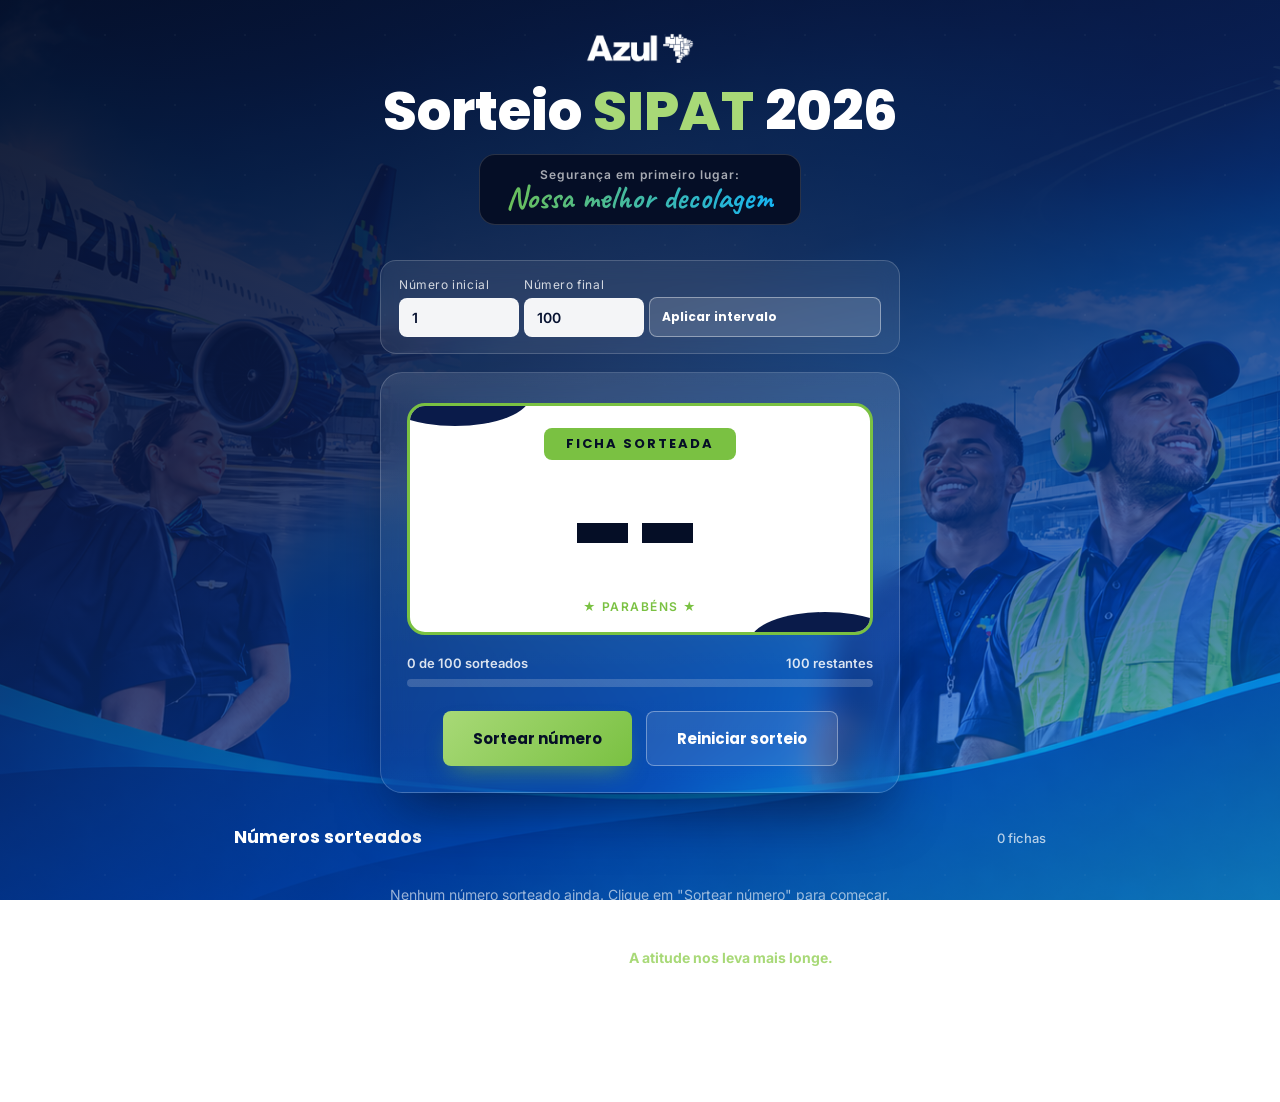
==== index.html @ 2025a7f2 "Novo layout" ====
<!DOCTYPE html>
<html lang="pt-BR">

<head>
  <meta charset="UTF-8">
  <meta name="viewport" content="width=device-width, initial-scale=1.0">
  <title>Sorteio SIPAT Azul 2026</title>
  <link rel="preconnect" href="https://fonts.googleapis.com">
  <link rel="preconnect" href="https://fonts.gstatic.com" crossorigin>
  <link
    href="https://fonts.googleapis.com/css2?family=Poppins:wght@600;700;800;900&family=Inter:wght@400;500;600;700&family=Caveat:wght@600;700&display=swap"
    rel="stylesheet">
<link rel="stylesheet" href="style.css">

</head>

<body>

  <div class="container">
    <header>
      <div class="logo-marca">
          <img class="logo-azul" src="Logo_Azul.png" alt="Logo da Azul">
      </div>
      
      <h1>Sorteio <em>SIPAT</em> 2026</h1>

      <div class="slogan-chip">
        <div class="top">Segurança em primeiro lugar:</div>
        <div class="script">Nossa melhor decolagem</div>
      </div>
    </header>

    <!-- Configuração do intervalo de números do sorteio -->
    <div class="config-intervalo">
      <div class="campo-intervalo">
        <label for="numeroInicial">Número inicial</label>
        <input type="number" id="numeroInicial" value="1" step="1">
      </div>

      <div class="campo-intervalo">
        <label for="numeroFinal">Número final</label>
        <input type="number" id="numeroFinal" value="100" step="1">
      </div>

      <button class="campo-intervalo" id="botaoAplicarIntervalo" type="button">Aplicar intervalo</button>
    </div>

    <div class="palco">
      <div class="moldura-ficha">
        <div class="rotulo-ficha">FICHA SORTEADA</div>
        <div class="display-numero" id="displayNumero">--</div>
        <div class="trilha-aviao">★ PARABÉNS ★</div>
      </div>

      <div class="linha-progresso">
        <span id="rotuloProgresso">0 de 100 sorteados</span>
        <span id="rotuloRestante">100 restantes</span>
      </div>
      <div class="barra-progresso">
        <div class="preenchimento-progresso" id="preenchimentoProgresso"></div>
      </div>

      <div class="acoes">
        <button id="botaoSortear">Sortear número</button>
        <button id="botaoReiniciar">Reiniciar sorteio</button>
      </div>

      <div class="mensagem-concluido" id="mensagemConcluido">🎉 Sorteio concluído — todos os números foram
        sorteados!</div>
    </div>

    <div class="secao-lista">
      <div class="cabecalho-lista">
        <h2>Números sorteados</h2>
        <span id="rotuloContagem">0 fichas</span>
      </div>

      <div class="grade" id="grade">
        <div class="nota-vazia" id="notaVazia">Nenhum número sorteado ainda. Clique em "Sortear número" para
          começar.</div>
      </div>
    </div>

    <p class="tagline">A segurança nos conecta. <span>A atitude nos leva mais longe.</span></p>
    
    <footer>Desenvolvido por<br>João Sena</footer>
  </div>

  <div aria-live="polite" class="visualmente-oculto" id="regiaoViva" style="position:absolute;left:-9999px;"></div>

  <script>
    // ===== Referências dos elementos da interface =====
    const displayNumero = document.getElementById('displayNumero');
    const botaoSortear = document.getElementById('botaoSortear');
    const botaoReiniciar = document.getElementById('botaoReiniciar');
    const grade = document.getElementById('grade');
    const notaVazia = document.getElementById('notaVazia');
    const preenchimentoProgresso = document.getElementById('preenchimentoProgresso');
    const rotuloProgresso = document.getElementById('rotuloProgresso');
    const rotuloRestante = document.getElementById('rotuloRestante');
    const rotuloContagem = document.getElementById('rotuloContagem');
    const mensagemConcluido = document.getElementById('mensagemConcluido');
    const regiaoViva = document.getElementById('regiaoViva');
    const campoNumeroInicial = document.getElementById('numeroInicial');
    const campoNumeroFinal = document.getElementById('numeroFinal');
    const botaoAplicarIntervalo = document.getElementById('botaoAplicarIntervalo');

    // ===== Estado do sorteio =====
    let numeroInicial = 1;
    let numeroFinal = 100;
    let totalNumeros = 100;
    let quantidadeDigitos = 2;
    let restantes = [];
    let ordemSorteada = [];
    let sorteando = false;

    // Formata o número exibido com zeros à esquerda, de acordo com o intervalo configurado
    function formatarNumero(numero) {
      return String(numero).padStart(quantidadeDigitos, '0');
    }

    // Embaralha um array no local (algoritmo de Fisher-Yates)
    function embaralhar(array) {
      for (let i = array.length - 1; i > 0; i--) {
        const j = Math.floor(Math.random() * (i + 1));
        [array[i], array[j]] = [array[j], array[i]];
      }
      return array;
    }

    // Gera a lista de números do intervalo [inicio, fim], já embaralhada
    function gerarIntervalo(inicio, fim) {
      const lista = [];
      for (let numero = inicio; numero <= fim; numero++) {
        lista.push(numero);
      }
      return embaralhar(lista);
    }

    // Aplica um novo intervalo de números inicial/final, definido pelo usuário
    function aplicarIntervalo() {
      if (sorteando) return;

      const inicio = parseInt(campoNumeroInicial.value, 10);
      const fim = parseInt(campoNumeroFinal.value, 10);

      if (Number.isNaN(inicio) || Number.isNaN(fim) || fim <= inicio) {
        alert('Informe um intervalo válido, com o número final maior que o inicial.');
        return;
      }

      if (ordemSorteada.length > 0) {
        const confirmar = confirm('Alterar o intervalo vai reiniciar o sorteio atual e apagar os números já sorteados. Deseja continuar?');
        if (!confirmar) return;
      }

      numeroInicial = inicio;
      numeroFinal = fim;
      totalNumeros = fim - inicio + 1;
      quantidadeDigitos = String(fim).length;

      inicializarEstado();
    }

    // Reinicia todo o estado do sorteio para o intervalo configurado atualmente
    function inicializarEstado() {
      restantes = gerarIntervalo(numeroInicial, numeroFinal);
      ordemSorteada = [];
      displayNumero.textContent = '--';
      displayNumero.classList.remove('girando', 'parado');
      grade.innerHTML = '';
      grade.appendChild(notaVazia);
      notaVazia.style.display = 'block';
      mensagemConcluido.style.display = 'none';
      botaoSortear.disabled = false;
      botaoSortear.textContent = 'Sortear número';
      atualizarContadores();
    }

    // Atualiza os textos e a barra de progresso conforme os números já sorteados
    function atualizarContadores() {
      const quantidadeSorteada = ordemSorteada.length;
      preenchimentoProgresso.style.width = (quantidadeSorteada / totalNumeros * 100) + '%';
      rotuloProgresso.textContent = quantidadeSorteada + ' de ' + totalNumeros + ' sorteados';
      rotuloRestante.textContent = (totalNumeros - quantidadeSorteada) + ' restantes';
      rotuloContagem.textContent = quantidadeSorteada + (quantidadeSorteada === 1 ? ' ficha' : ' fichas');
    }

    // ===== Som sintetizado de "tique" e acorde de vitória, sem arquivos de áudio externos =====
    let contextoAudio;
    function obterContextoAudio() {
      if (!contextoAudio) {
        try { contextoAudio = new (window.AudioContext || window.webkitAudioContext)(); }
        catch (erro) { contextoAudio = null; }
      }
      return contextoAudio;
    }

    function tocarTique(frequencia) {
      const ctx = obterContextoAudio();
      if (!ctx) return;
      const osc = ctx.createOscillator();
      const ganho = ctx.createGain();
      osc.type = 'square';
      osc.frequency.value = frequencia;
      ganho.gain.value = 0.035;
      osc.connect(ganho).connect(ctx.destination);
      osc.start();
      ganho.gain.exponentialRampToValueAtTime(0.0001, ctx.currentTime + 0.08);
      osc.stop(ctx.currentTime + 0.09);
    }

    function tocarAcorde() {
      const ctx = obterContextoAudio();
      if (!ctx) return;
      [660, 880, 1320].forEach((frequencia, indice) => {
        const osc = ctx.createOscillator();
        const ganho = ctx.createGain();
        osc.type = 'sine';
        osc.frequency.value = frequencia;
        ganho.gain.value = 0.05;
        osc.connect(ganho).connect(ctx.destination);
        const tempo = ctx.currentTime + indice * 0.09;
        osc.start(tempo);
        ganho.gain.exponentialRampToValueAtTime(0.0001, tempo + 0.35);
        osc.stop(tempo + 0.36);
      });
    }

    // Cria pequenos pedaços de confete caindo pela tela, nas cores da marca
    function lancarConfete() {
      const cores = ['#7ac142', '#a8d977', '#17b4f2', '#0072ce', '#ffffff', '#f2994a'];
      for (let i = 0; i < 36; i++) {
        const pedaco = document.createElement('div');
        pedaco.className = 'pedaco-confete';
        pedaco.style.left = Math.random() * 100 + 'vw';
        pedaco.style.background = cores[Math.floor(Math.random() * cores.length)];
        const duracao = 1.6 + Math.random() * 1.2;
        pedaco.style.animationDuration = duracao + 's';
        pedaco.style.opacity = 0.9;
        document.body.appendChild(pedaco);
        setTimeout(() => pedaco.remove(), duracao * 1000 + 100);
      }
    }

    // Monta o elemento visual (ficha) de um número já sorteado
    function criarFicha(numero, sequencia, ehMaisRecente) {
      const ficha = document.createElement('div');
      ficha.className = 'ficha' + (ehMaisRecente ? ' mais-recente' : '');
      ficha.innerHTML = '<div class="ficha-sequencia">Nº ' + sequencia + '</div><div class="ficha-numero">' + formatarNumero(numero) + '</div>';
      return ficha;
    }

    // Adiciona o número sorteado no topo da lista de fichas
    function adicionarNumeroSorteado(numero) {
      const fichaAnterior = grade.querySelector('.ficha.mais-recente');
      if (fichaAnterior) fichaAnterior.classList.remove('mais-recente');

      if (notaVazia.parentNode) notaVazia.style.display = 'none';

      const ficha = criarFicha(numero, ordemSorteada.length, true);
      grade.insertBefore(ficha, grade.firstChild);
    }

    // Anima a "roleta" girando até parar no número final sorteado.
    // duracaoTotal controla o tempo total do giro (em milissegundos) — aumentado para um giro um pouco mais longo.
    function girarRoleta(numeroFinalSorteado, aoConcluir) {
      displayNumero.classList.add('girando');
      displayNumero.classList.remove('parado');
      let tempoDecorrido = 0;
      const duracaoTotal = 3200;
      let atraso = 45;

      function tique() {
        if (tempoDecorrido >= duracaoTotal) {
          displayNumero.textContent = formatarNumero(numeroFinalSorteado);
          displayNumero.classList.remove('girando');
          displayNumero.classList.add('parado');
          aoConcluir();
          return;
        }
        const numeroAleatorio = Math.floor(Math.random() * totalNumeros) + numeroInicial;
        displayNumero.textContent = formatarNumero(numeroAleatorio);
        tocarTique(180 + Math.random() * 120);
        atraso = atraso * 1.115;
        tempoDecorrido += atraso;
        setTimeout(tique, atraso);
      }
      tique();
    }

    // Trata o clique no botão "Sortear número"
    function tratarSorteio() {
      if (sorteando || restantes.length === 0) return;
      sorteando = true;
      botaoSortear.disabled = true;

      const indice = Math.floor(Math.random() * restantes.length);
      const numeroFinalSorteado = restantes[indice];
      restantes.splice(indice, 1);

      girarRoleta(numeroFinalSorteado, () => {
        ordemSorteada.push(numeroFinalSorteado);
        adicionarNumeroSorteado(numeroFinalSorteado);
        atualizarContadores();
        lancarConfete();
        tocarAcorde();
        regiaoViva.textContent = 'Número sorteado: ' + (numeroFinalSorteado);

        sorteando = false;
        if (restantes.length === 0) {
          botaoSortear.disabled = true;
          botaoSortear.textContent = 'Sorteio concluído';
          mensagemConcluido.style.display = 'block';
        } else {
          botaoSortear.disabled = false;
        }
      });
    }

    // Trata o clique no botão "Reiniciar sorteio"
    function tratarReinicio() {
      if (sorteando) return;
      if (ordemSorteada.length > 0) {
        const confirmar = confirm('Isso vai apagar todos os ' + ordemSorteada.length + ' números já sorteados. Deseja reiniciar o sorteio?');
        if (!confirmar) return;
      }
      inicializarEstado();
    }

    botaoSortear.addEventListener('click', tratarSorteio);
    botaoReiniciar.addEventListener('click', tratarReinicio);
    botaoAplicarIntervalo.addEventListener('click', aplicarIntervalo);

    inicializarEstado();
  </script>
</body>

</html>
---- style.css ----
/* ===== Paleta de cores baseada no folder oficial da campanha SIPAT Azul 2026 ===== */
:root {
    --azul-marinho-950: #050e26;
    --azul-marinho-900: #0a1b4a;
    --azul-700: #0047b8;
    --azul-500: #0072ce;
    --azul-celeste-400: #17b4f2;
    --verde-destaque: #7ac142;
    /* verde do "swoosh" do folder */
    --verde-claro: #a8d977;
    --laranja-alerta: #f2994a;
    /* cor do ícone de alerta do folder */
    --branco: #ffffff;
    --tinta: #071230;
    --raio-cartao: 22px;
    --sombra-profunda: 0 30px 60px -20px rgba(4, 10, 32, 0.65);

    --navy-950: #050e26;
    --navy-900: #0a1b4a;
    --blue-700: #080b0f;
    --blue-500: #0072ce;
    --sky-400: #17b4f2;
    --gold-500: #c9a24b;
    --gold-300: #e8ce8b;
    --gold-100: #f6ecd2;
    --green-400: #6bbf59;
    --white: #ffffff;
    --ink: #071230;
    --card-radius: 22px;
    --shadow-deep: 0 30px 60px -20px rgba(4, 10, 32, 0.65);
}

* {
    box-sizing: border-box;
}

html,
body {
    margin: 0;
    padding: 0;
    min-height: 100vh;
    font-family: 'Inter', sans-serif;
    color: var(--branco);
    overflow-x: hidden;
}

body {
    /* Gradiente principal: do azul-marinho profundo ao azul-celeste, igual ao céu do folder */
    background:
        radial-gradient(circle at 15% -10%, rgba(255, 255, 255, 0.08), transparent 45%),
        radial-gradient(circle at 90% 110%, rgba(255, 255, 255, 0.10), transparent 40%),
        linear-gradient(165deg, var(--azul-marinho-950) 0%, var(--azul-marinho-900) 28%, var(--azul-700) 62%, var(--azul-celeste-400) 100%);
    min-height: 100vh;
    display: flex;
    flex-direction: column;
    align-items: center;
    position: relative;
}

body {
    background:
        linear-gradient(
            160deg,
            rgba(5, 14, 38, 0.95) 0%,
            rgba(10, 27, 74, 0.88) 40%,
            rgba(0, 71, 184, 0.68) 75%,
            rgba(23, 180, 242, 0.55) 100%
        ),
        url("fundo.png");

    background-size: cover;
    background-position: center center;
    background-repeat: no-repeat;
    background-attachment: fixed;
}

/* Textura sutil de "rota de voo" no fundo */
body::before {
    content: "";
    position: fixed;
    inset: 0;
    pointer-events: none;
    background-image:
        radial-gradient(circle, rgba(255, 255, 255, 0.35) 1px, transparent 1.4px);
    background-size: 70px 70px;
    opacity: 0.10;
    z-index: 0;
}

.container {
    position: relative;
    z-index: 1;
    width: 100%;
    max-width: 920px;
    padding: 28px 20px 60px;
    display: flex;
    flex-direction: column;
    align-items: center;
}

/* ---------- CABEÇALHO ---------- */
header {
    width: 100%;
    display: flex;
    flex-direction: column;
    align-items: center;
    text-align: center;
    margin-bottom: 14px;
}

.linha-marca {
    display: flex;
    align-items: center;
    gap: 12px;
    margin-bottom: 6px;
}

/* Tag adaptada para receber a logo oficial da Azul.
       Substitua "logo-azul.png" pelo arquivo real da logo (ideal: fundo transparente).
       Caso o arquivo não seja encontrado, o texto alternativo "azul" é exibido no lugar. */

.logo-azul {
    height: 40px;
    width: auto;
    display: block;
    margin-bottom: 13px;
}

.subline {
    font-size: 7px;
    letter-spacing: 2.5px;
    color: rgba(255, 255, 255, 0.75);
    font-weight: 600;
    margin-bottom: 16px;
}

h1 {
    font-family: 'Poppins', sans-serif;
    font-weight: 800;
    font-size: clamp(26px, 5vw, 55px);
    margin: 0 0 12px;
    line-height: 1.1;
}

h1 em {
    font-style: normal;
    color: var(--verde-claro);
}

.slogan-chip {
    display: inline-flex;
    flex-direction: column;
    align-items: center;
    background: var(--navy-950);
    border: 1px solid rgba(255, 255, 255, 0.15);
    border-radius: 16px;
    padding: 12px 26px 10px;
    margin-bottom: 16px;
}

.slogan-chip .top {
    font-family: 'Inter', sans-serif;
    font-size: 12px;
    font-weight: 600;
    color: rgba(255, 255, 255, 0.65);
    letter-spacing: 1px;
}

.slogan-chip .script {
    font-family: 'Caveat', cursive;
    font-size: 32px;
    font-weight: 700;
    line-height: 1;
    background: linear-gradient(90deg, var(--green-400), var(--sky-400));
    -webkit-background-clip: text;
    background-clip: text;
    color: transparent;
}

.tagline {
    color: rgba(255, 255, 255, 0.9);
    font-size: 14px;
    font-weight: 700;
    max-width: 520px;
    margin: 0 0 4px;
    line-height: 1.5;
}

.tagline span {
    color: var(--verde-claro);
}

/* ---------- CARTÃO DE CONFIGURAÇÃO DO INTERVALO ---------- */
.config-intervalo {
    width: 100%;
    max-width: 520px;
    display: grid;
    grid-template-columns: 120px 120px 1fr;
    align-items: end;
    gap: 5px;
    background: rgba(255, 255, 255, 0.08);
    border: 1px solid rgba(255, 255, 255, 0.18);
    border-radius: 16px;
    padding: 16px 18px;
    margin-top: 5px;
    backdrop-filter: blur(10px);
}

.campo-intervalo {
    display: flex;
    flex-direction: column;
    gap: 6px;
    flex: 1;
}

.campo-intervalo label {
    font-size: 12px;
    font-weight: 1200;
    letter-spacing: 0.6px;
    color: rgba(255, 255, 255, 0.8);
}

.campo-intervalo input {
    font-family: 'Inter', sans-serif;
    font-weight: 600;
    font-size: 14px;
    padding: 10px 12px;
    border-radius: 8px;
    border: 1px solid rgba(255, 255, 255, 0.3);
    background: rgba(255, 255, 255, 0.95);
    color: var(--tinta);
}

#botaoAplicarIntervalo {
    background: rgba(255, 255, 255, 0.14);
    color: var(--branco);
    border: 1px solid rgba(255, 255, 255, 0.4);
    padding: 10px 12px;
    font-size: 12px;

    flex-shrink: 0;
    height: fit-content;
}

#botaoAplicarIntervalo:hover {
    background: rgba(255, 255, 255, 0.24);
}

/* ---------- CARTÃO DA ROLETA ---------- */
.palco {
    width: 100%;
    max-width: 520px;
    background: linear-gradient(180deg, rgba(255, 255, 255, 0.10), rgba(255, 255, 255, 0.03));
    border: 1px solid rgba(255, 255, 255, 0.18);
    border-radius: var(--raio-cartao);
    backdrop-filter: blur(14px);
    padding: 30px 26px 26px;
    margin-top: 18px;
    box-shadow: var(--sombra-profunda);
    position: relative;
}

.moldura-ficha {
    position: relative;
    background: var(--branco);
    border-radius: 18px;
    border: 3px solid var(--verde-destaque);
    padding: 22px 20px 18px;
    text-align: center;
    overflow: hidden;
}

.moldura-ficha::before,
.moldura-ficha::after {
    content: "";
    position: absolute;
    width: 150px;
    height: 60px;
    background: var(--azul-marinho-900);
    border-radius: 50%;
}

.moldura-ficha::before {
    top: -40px;
    left: -30px;
}

.moldura-ficha::after {
    bottom: -40px;
    right: -30px;
}

.rotulo-ficha {
    position: relative;
    z-index: 2;
    display: inline-block;
    background: var(--verde-destaque);
    color: var(--azul-marinho-950);
    font-family: 'Poppins', sans-serif;
    font-weight: 700;
    font-size: 13px;
    letter-spacing: 2px;
    padding: 6px 22px;
    border-radius: 8px;
    margin-bottom: 16px;
}

.display-numero {
    position: relative;
    z-index: 2;
    font-family: 'Poppins', sans-serif;
    font-weight: 900;
    font-size: clamp(72px, 20vw, 110px);
    line-height: 1;
    color: var(--azul-marinho-950);
    letter-spacing: 2px;
    min-height: 1.05em;
    display: flex;
    align-items: center;
    justify-content: center;
}

.display-numero.girando {
    color: var(--azul-700);
    filter: blur(0.6px);
}

.display-numero.parado {
    animation: pousoNumero 0.5s cubic-bezier(.2, 1.4, .4, 1);
}

@keyframes pousoNumero {
    0% {
        transform: scale(0.7);
    }

    55% {
        transform: scale(1.14);
    }

    100% {
        transform: scale(1);
    }
}

.trilha-aviao {
    position: relative;
    z-index: 2;
    margin-top: 8px;
    font-size: 12px;
    color: var(--verde-destaque);
    font-weight: 600;
    letter-spacing: 1.5px;
}

/* barra de progresso */
.linha-progresso {
    display: flex;
    justify-content: space-between;
    align-items: center;
    margin-top: 20px;
    font-size: 13px;
    color: rgba(255, 255, 255, 0.85);
    font-weight: 600;
}

.barra-progresso {
    width: 100%;
    height: 8px;
    background: rgba(255, 255, 255, 0.18);
    border-radius: 20px;
    margin-top: 8px;
    overflow: hidden;
}

.preenchimento-progresso {
    height: 100%;
    width: 0%;
    background: linear-gradient(90deg, var(--verde-destaque), var(--verde-claro));
    border-radius: 20px;
    transition: width 0.5s ease;
}

/* botões */
.acoes {
    display: flex;
    gap: 14px;
    margin-top: 24px;
    flex-wrap: wrap;
    justify-content: center;
}

button {
    font-family: 'Poppins', sans-serif;
    font-weight: 700;
    font-size: 15px;
    border: none;
    cursor: pointer;
    padding: 15px 30px;
    border-radius: 8px;
    transition: transform 0.15s ease, box-shadow 0.15s ease, opacity 0.15s ease;
}

button:active {
    transform: scale(0.97);
}

#botaoSortear {
    background: linear-gradient(135deg, var(--verde-claro), var(--verde-destaque));
    color: var(--azul-marinho-950);
    box-shadow: 0 12px 24px -10px rgba(122, 193, 66, 0.55);
}

#botaoSortear:hover:not(:disabled) {
    transform: translateY(-2px);
}

#botaoSortear:disabled {
    opacity: 0.5;
    cursor: not-allowed;
    box-shadow: none;
}

#botaoReiniciar {
    background: rgba(255, 255, 255, 0.10);
    color: var(--branco);
    border: 1px solid rgba(255, 255, 255, 0.35);
}

#botaoReiniciar:hover {
    background: rgba(255, 255, 255, 0.18);
}

.mensagem-concluido {
    display: none;
    margin-top: 16px;
    font-family: 'Poppins', sans-serif;
    font-weight: 700;
    color: var(--verde-claro);
    font-size: 16px;
    text-align: center;
}

/* ---------- LISTA DE SORTEADOS ---------- */
.secao-lista {
    width: 100%;
    max-width: 820px;
    margin-top: 30px;
}

.cabecalho-lista {
    display: flex;
    align-items: baseline;
    justify-content: space-between;
    padding: 0 4px;
}

.cabecalho-lista h2 {
    font-family: 'Poppins', sans-serif;
    font-size: 18px;
    font-weight: 700;
    margin: 0;
}

.cabecalho-lista span {
    font-size: 13px;
    color: rgba(255, 255, 255, 0.7);
    font-weight: 500;
}

.grade {
    display: grid;
    grid-template-columns: repeat(auto-fill, minmax(100px, 1fr));
    gap: 10px;
    max-height: 400px;
    overflow-y: auto;
    padding: 6px 6px 14px;
    border-radius: 16px;
}

.grade::-webkit-scrollbar {
    width: 8px;
}

.grade::-webkit-scrollbar-thumb {
    background: rgba(255, 255, 255, 0.3);
    border-radius: 8px;
}

.ficha {
    background: var(--azul-marinho-900);
    border: 1.5px solid var(--verde-destaque);
    border-radius: 12px;
    padding: 8px 4px 7px;
    text-align: center;
    animation: fichaEntrando 0.4s cubic-bezier(.2, 1.2, .4, 1);

}

.ficha.mais-recente {
    background: linear-gradient(160deg, var(--verde-destaque), var(--verde-claro));
    border-color: var(--verde-claro);

}

.ficha-numero {
    display: flex;
    align-items: center;
    justify-content: center;
    font-size: 2rem;
    font-weight: 800;
    width: 100%;
    height: 50px;
}

.ficha.mais-recente .ficha-numero {
    color: var(--azul-marinho-950);
}

.ficha.mais-recente .ficha-sequencia {
    color: rgba(7, 18, 48, 0.65);
}

@keyframes fichaEntrando {
    0% {
        transform: scale(0.4) translateY(10px);
        opacity: 0;
    }

    100% {
        transform: scale(1) translateY(0);
        opacity: 1;
    }
}

.ficha-sequencia {
    font-size: 10px;
    color: rgba(255, 255, 255, 0.55);
    font-weight: 600;
    letter-spacing: 1px;
}

.ficha-numero {
    font-family: 'Poppins', sans-serif;
    font-weight: 800;
    font-size: 22px;
    color: var(--branco);
}

.nota-vazia {
    grid-column: 1 / -1;
    text-align: center;
    color: rgba(255, 255, 255, 0.6);
    font-size: 14px;
    padding: 30px 0;
}

footer {
    margin-top: 40px;
    font-size: 12px;
    color: rgba(255, 255, 255, 0.55);
    text-align: center;
}

/* confete */
.pedaco-confete {
    position: fixed;
    top: -20px;
    width: 8px;
    height: 14px;
    z-index: 50;
    pointer-events: none;
    border-radius: 2px;
    animation: confeteCaindo linear forwards;
}


@keyframes confeteCaindo {
    to {
        transform: translateY(110vh) rotate(540deg);
        opacity: 0.2;
    }
}

@media (max-width:520px) {
    .logotipo-texto {
        font-size: 30px;
    }

    .palco {
        padding: 22px 16px 20px;
    }

    .config-intervalo {
        flex-direction: column;
        align-items: stretch;
    }
}

@media (prefers-reduced-motion: reduce) {
    * {
        animation-duration: 0.01ms !important;
        animation-iteration-count: 1 !important;
        transition-duration: 0.01ms !important;
    }
}
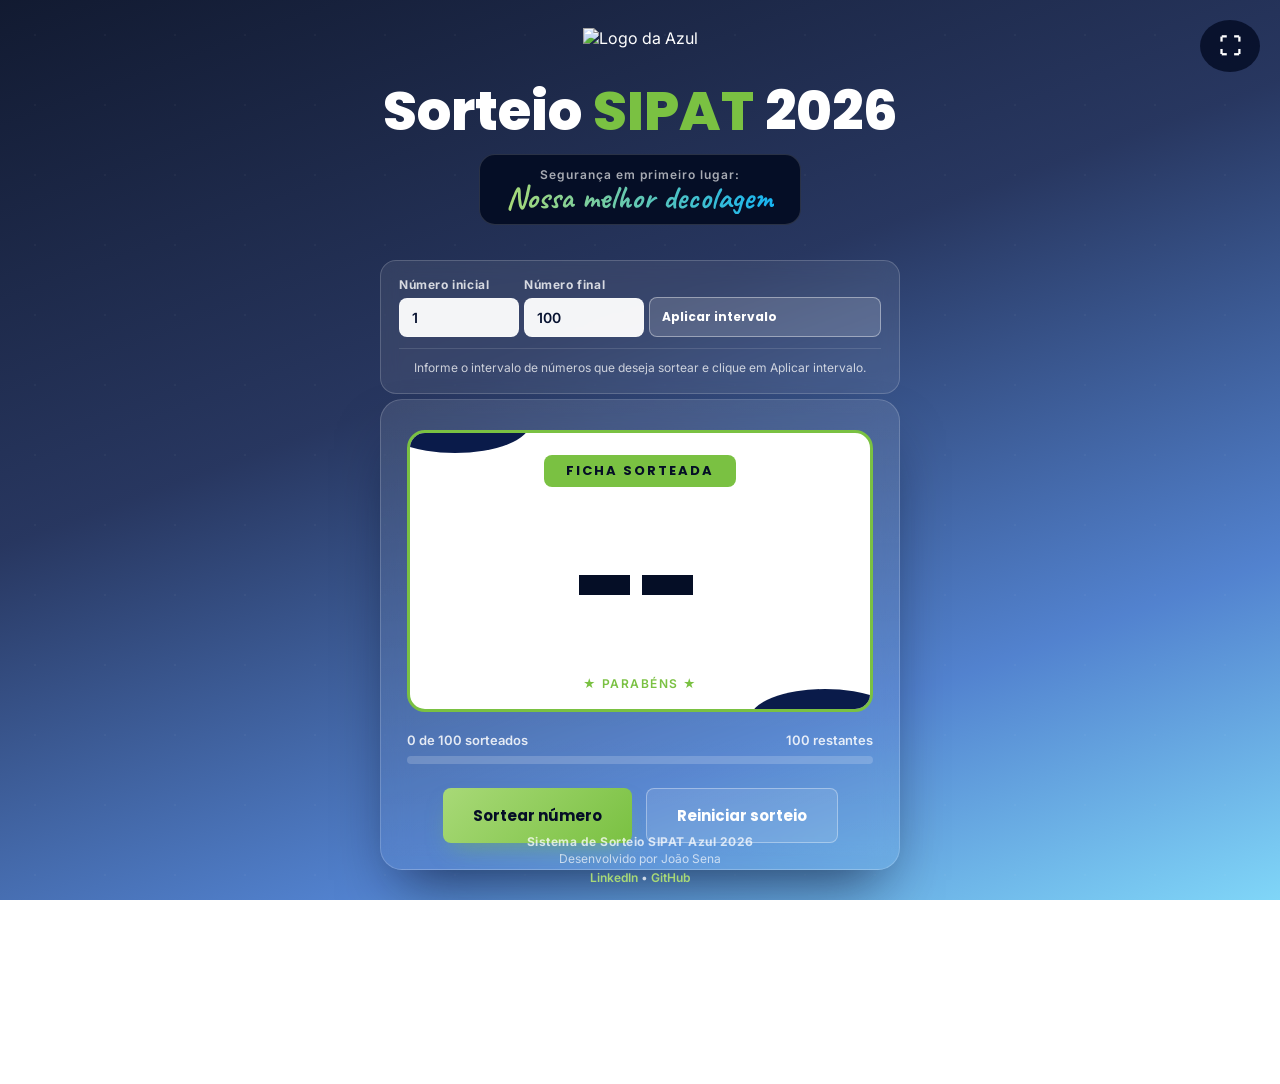
==== commit 213aa1a9: "Add files via upload" ====
--- a/index.html
+++ b/index.html
@@ -2,338 +2,135 @@
 <html lang="pt-BR">
 
 <head>
-  <meta charset="UTF-8">
-  <meta name="viewport" content="width=device-width, initial-scale=1.0">
-  <title>Sorteio SIPAT Azul 2026</title>
-  <link rel="preconnect" href="https://fonts.googleapis.com">
-  <link rel="preconnect" href="https://fonts.gstatic.com" crossorigin>
-  <link
-    href="https://fonts.googleapis.com/css2?family=Poppins:wght@600;700;800;900&family=Inter:wght@400;500;600;700&family=Caveat:wght@600;700&display=swap"
-    rel="stylesheet">
-<link rel="stylesheet" href="style.css">
-
+    <meta charset="UTF-8">
+    <meta name="viewport" content="width=device-width, initial-scale=1.0">
+    <link rel="icon" type="image/png" href="img/Favicon.png">
+    <link rel="preconnect" href="https://fonts.googleapis.com">
+    <link rel="preconnect" href="https://fonts.gstatic.com" crossorigin>
+    <link
+        href="https://fonts.googleapis.com/css2?family=Poppins:wght@600;700;800;900&family=Inter:wght@400;500;600;700&family=Caveat:wght@600;700&display=swap"
+        rel="stylesheet">
+    <link rel="stylesheet" href="style.css">
+    <title>SIPAT Azul 2026 | Sistema de Sorteio</title>
 </head>
 
 <body>
+    <button id="botaoTelaCheia" class="botao-tela-cheia" title="Alternar tela cheia">
+        <span id="iconeTela">⛶</span>
+    </button>
 
-  <div class="container">
-    <header>
-      <div class="logo-marca">
-          <img class="logo-azul" src="Logo_Azul.png" alt="Logo da Azul">
-      </div>
-      
-      <h1>Sorteio <em>SIPAT</em> 2026</h1>
+    <div class="container">
 
-      <div class="slogan-chip">
-        <div class="top">Segurança em primeiro lugar:</div>
-        <div class="script">Nossa melhor decolagem</div>
-      </div>
-    </header>
+        <!-- ===== Cabeçalho: logo, título e slogan da campanha ===== -->
+        <header>
+            <div class="logo-marca">
+                <img class="logo-azul" src="img/Logo_Azul.png" alt="Logo da Azul">
+            </div>
 
-    <!-- Configuração do intervalo de números do sorteio -->
-    <div class="config-intervalo">
-      <div class="campo-intervalo">
-        <label for="numeroInicial">Número inicial</label>
-        <input type="number" id="numeroInicial" value="1" step="1">
-      </div>
+            <h1>Sorteio <em>SIPAT</em> 2026</h1>
 
-      <div class="campo-intervalo">
-        <label for="numeroFinal">Número final</label>
-        <input type="number" id="numeroFinal" value="100" step="1">
-      </div>
+            <div class="slogan-chip">
+                <div class="top">Segurança em primeiro lugar:</div>
+                <div class="script">Nossa melhor decolagem</div>
+            </div>
+        </header>
 
-      <button class="campo-intervalo" id="botaoAplicarIntervalo" type="button">Aplicar intervalo</button>
+        <!-- ===== Configuração do intervalo de números do sorteio ===== -->
+        <div class="config-intervalo">
+            <div class="campo-intervalo">
+                <label for="numeroInicial">Número inicial</label>
+                <input type="number" id="numeroInicial" value="1" step="1">
+            </div>
+
+            <div class="campo-intervalo">
+                <label for="numeroFinal">Número final</label>
+                <input type="number" id="numeroFinal" value="100" step="1">
+            </div>
+
+            <button class="campo-intervalo" id="botaoAplicarIntervalo" type="button">Aplicar intervalo</button>
+
+            <div class="info-intervalo">
+                Informe o intervalo de números que deseja sortear e clique em Aplicar intervalo.
+            </div>
+        </div>
+
+        <!-- ===== Palco principal: ficha com o número sorteado, progresso e ações ===== -->
+        <div class="palco">
+            <div class="moldura-ficha">
+                <div class="rotulo-ficha">FICHA SORTEADA</div>
+                <div class="display-numero" id="displayNumero">--</div>
+                <div class="trilha-aviao">★ PARABÉNS ★</div>
+            </div>
+
+            <div class="linha-progresso">
+                <span id="rotuloProgresso">0 de 100 sorteados</span>
+                <span id="rotuloRestante">100 restantes</span>
+            </div>
+            <div class="barra-progresso">
+                <div class="preenchimento-progresso" id="preenchimentoProgresso"></div>
+            </div>
+
+            <div class="acoes">
+                <button id="botaoSortear">Sortear número</button>
+                <button id="botaoReiniciar">Reiniciar sorteio</button>
+            </div>
+
+            <div class="mensagem-concluido" id="mensagemConcluido">
+                Sorteio concluído<br>todos os números foram sorteados!
+            </div>
+        </div>
+
+        <!-- ===== Lista com o histórico de números já sorteados ===== -->
+        <div class="secao-lista">
+            <div class="cabecalho-lista">
+                <h2>Números sorteados</h2>
+                <span id="rotuloContagem">0 fichas</span>
+            </div>
+
+            <div class="grade" id="grade">
+                <div class="nota-vazia" id="notaVazia">
+                    Nenhum número sorteado ainda. Clique em "Sortear número" para começar.
+                </div>
+            </div>
+        </div>
+
+        <footer>
+            <div class="footer-titulo">Sistema de Sorteio SIPAT Azul 2026</div>
+            <div class="footer-dev">
+                Desenvolvido por João Sena
+            </div>
+            <div class="footer-links">
+                <a href="https://linkedin.com/in/joaosenajs" target="_blank">LinkedIn</a>
+                <span>•</span>
+                <a href="https://github.com/xuao-js" target="_blank">GitHub</a>
+            </div>
+        </footer>
     </div>
 
-    <div class="palco">
-      <div class="moldura-ficha">
-        <div class="rotulo-ficha">FICHA SORTEADA</div>
-        <div class="display-numero" id="displayNumero">--</div>
-        <div class="trilha-aviao">★ PARABÉNS ★</div>
-      </div>
+    <div class="modal-confirmacao" id="modalConfirmacao">
+        <div class="modal-caixa">
+            <h3>Reiniciar sorteio</h3>
 
-      <div class="linha-progresso">
-        <span id="rotuloProgresso">0 de 100 sorteados</span>
-        <span id="rotuloRestante">100 restantes</span>
-      </div>
-      <div class="barra-progresso">
-        <div class="preenchimento-progresso" id="preenchimentoProgresso"></div>
-      </div>
+            <p id="textoModal">
+                Isso vai apagar todos os números já sorteados.
+            </p>
 
-      <div class="acoes">
-        <button id="botaoSortear">Sortear número</button>
-        <button id="botaoReiniciar">Reiniciar sorteio</button>
-      </div>
+            <div class="modal-acoes">
+                <button id="cancelarModal" class="btn-cancelar">
+                    Cancelar
+                </button>
 
-      <div class="mensagem-concluido" id="mensagemConcluido">🎉 Sorteio concluído — todos os números foram
-        sorteados!</div>
+                <button id="confirmarModal" class="btn-confirmar">
+                    Reiniciar
+                </button>
+            </div>
+        </div>
     </div>
 
-    <div class="secao-lista">
-      <div class="cabecalho-lista">
-        <h2>Números sorteados</h2>
-        <span id="rotuloContagem">0 fichas</span>
-      </div>
+    <!-- Região para leitores de tela anunciarem o número sorteado (invisível na tela) -->
+    <div aria-live="polite" class="visualmente-oculto" id="regiaoViva"></div>
 
-      <div class="grade" id="grade">
-        <div class="nota-vazia" id="notaVazia">Nenhum número sorteado ainda. Clique em "Sortear número" para
-          começar.</div>
-      </div>
-    </div>
-
-    <p class="tagline">A segurança nos conecta. <span>A atitude nos leva mais longe.</span></p>
-    
-    <footer>Desenvolvido por<br>João Sena</footer>
-  </div>
-
-  <div aria-live="polite" class="visualmente-oculto" id="regiaoViva" style="position:absolute;left:-9999px;"></div>
-
-  <script>
-    // ===== Referências dos elementos da interface =====
-    const displayNumero = document.getElementById('displayNumero');
-    const botaoSortear = document.getElementById('botaoSortear');
-    const botaoReiniciar = document.getElementById('botaoReiniciar');
-    const grade = document.getElementById('grade');
-    const notaVazia = document.getElementById('notaVazia');
-    const preenchimentoProgresso = document.getElementById('preenchimentoProgresso');
-    const rotuloProgresso = document.getElementById('rotuloProgresso');
-    const rotuloRestante = document.getElementById('rotuloRestante');
-    const rotuloContagem = document.getElementById('rotuloContagem');
-    const mensagemConcluido = document.getElementById('mensagemConcluido');
-    const regiaoViva = document.getElementById('regiaoViva');
-    const campoNumeroInicial = document.getElementById('numeroInicial');
-    const campoNumeroFinal = document.getElementById('numeroFinal');
-    const botaoAplicarIntervalo = document.getElementById('botaoAplicarIntervalo');
-
-    // ===== Estado do sorteio =====
-    let numeroInicial = 1;
-    let numeroFinal = 100;
-    let totalNumeros = 100;
-    let quantidadeDigitos = 2;
-    let restantes = [];
-    let ordemSorteada = [];
-    let sorteando = false;
-
-    // Formata o número exibido com zeros à esquerda, de acordo com o intervalo configurado
-    function formatarNumero(numero) {
-      return String(numero).padStart(quantidadeDigitos, '0');
-    }
-
-    // Embaralha um array no local (algoritmo de Fisher-Yates)
-    function embaralhar(array) {
-      for (let i = array.length - 1; i > 0; i--) {
-        const j = Math.floor(Math.random() * (i + 1));
-        [array[i], array[j]] = [array[j], array[i]];
-      }
-      return array;
-    }
-
-    // Gera a lista de números do intervalo [inicio, fim], já embaralhada
-    function gerarIntervalo(inicio, fim) {
-      const lista = [];
-      for (let numero = inicio; numero <= fim; numero++) {
-        lista.push(numero);
-      }
-      return embaralhar(lista);
-    }
-
-    // Aplica um novo intervalo de números inicial/final, definido pelo usuário
-    function aplicarIntervalo() {
-      if (sorteando) return;
-
-      const inicio = parseInt(campoNumeroInicial.value, 10);
-      const fim = parseInt(campoNumeroFinal.value, 10);
-
-      if (Number.isNaN(inicio) || Number.isNaN(fim) || fim <= inicio) {
-        alert('Informe um intervalo válido, com o número final maior que o inicial.');
-        return;
-      }
-
-      if (ordemSorteada.length > 0) {
-        const confirmar = confirm('Alterar o intervalo vai reiniciar o sorteio atual e apagar os números já sorteados. Deseja continuar?');
-        if (!confirmar) return;
-      }
-
-      numeroInicial = inicio;
-      numeroFinal = fim;
-      totalNumeros = fim - inicio + 1;
-      quantidadeDigitos = String(fim).length;
-
-      inicializarEstado();
-    }
-
-    // Reinicia todo o estado do sorteio para o intervalo configurado atualmente
-    function inicializarEstado() {
-      restantes = gerarIntervalo(numeroInicial, numeroFinal);
-      ordemSorteada = [];
-      displayNumero.textContent = '--';
-      displayNumero.classList.remove('girando', 'parado');
-      grade.innerHTML = '';
-      grade.appendChild(notaVazia);
-      notaVazia.style.display = 'block';
-      mensagemConcluido.style.display = 'none';
-      botaoSortear.disabled = false;
-      botaoSortear.textContent = 'Sortear número';
-      atualizarContadores();
-    }
-
-    // Atualiza os textos e a barra de progresso conforme os números já sorteados
-    function atualizarContadores() {
-      const quantidadeSorteada = ordemSorteada.length;
-      preenchimentoProgresso.style.width = (quantidadeSorteada / totalNumeros * 100) + '%';
-      rotuloProgresso.textContent = quantidadeSorteada + ' de ' + totalNumeros + ' sorteados';
-      rotuloRestante.textContent = (totalNumeros - quantidadeSorteada) + ' restantes';
-      rotuloContagem.textContent = quantidadeSorteada + (quantidadeSorteada === 1 ? ' ficha' : ' fichas');
-    }
-
-    // ===== Som sintetizado de "tique" e acorde de vitória, sem arquivos de áudio externos =====
-    let contextoAudio;
-    function obterContextoAudio() {
-      if (!contextoAudio) {
-        try { contextoAudio = new (window.AudioContext || window.webkitAudioContext)(); }
-        catch (erro) { contextoAudio = null; }
-      }
-      return contextoAudio;
-    }
-
-    function tocarTique(frequencia) {
-      const ctx = obterContextoAudio();
-      if (!ctx) return;
-      const osc = ctx.createOscillator();
-      const ganho = ctx.createGain();
-      osc.type = 'square';
-      osc.frequency.value = frequencia;
-      ganho.gain.value = 0.035;
-      osc.connect(ganho).connect(ctx.destination);
-      osc.start();
-      ganho.gain.exponentialRampToValueAtTime(0.0001, ctx.currentTime + 0.08);
-      osc.stop(ctx.currentTime + 0.09);
-    }
-
-    function tocarAcorde() {
-      const ctx = obterContextoAudio();
-      if (!ctx) return;
-      [660, 880, 1320].forEach((frequencia, indice) => {
-        const osc = ctx.createOscillator();
-        const ganho = ctx.createGain();
-        osc.type = 'sine';
-        osc.frequency.value = frequencia;
-        ganho.gain.value = 0.05;
-        osc.connect(ganho).connect(ctx.destination);
-        const tempo = ctx.currentTime + indice * 0.09;
-        osc.start(tempo);
-        ganho.gain.exponentialRampToValueAtTime(0.0001, tempo + 0.35);
-        osc.stop(tempo + 0.36);
-      });
-    }
-
-    // Cria pequenos pedaços de confete caindo pela tela, nas cores da marca
-    function lancarConfete() {
-      const cores = ['#7ac142', '#a8d977', '#17b4f2', '#0072ce', '#ffffff', '#f2994a'];
-      for (let i = 0; i < 36; i++) {
-        const pedaco = document.createElement('div');
-        pedaco.className = 'pedaco-confete';
-        pedaco.style.left = Math.random() * 100 + 'vw';
-        pedaco.style.background = cores[Math.floor(Math.random() * cores.length)];
-        const duracao = 1.6 + Math.random() * 1.2;
-        pedaco.style.animationDuration = duracao + 's';
-        pedaco.style.opacity = 0.9;
-        document.body.appendChild(pedaco);
-        setTimeout(() => pedaco.remove(), duracao * 1000 + 100);
-      }
-    }
-
-    // Monta o elemento visual (ficha) de um número já sorteado
-    function criarFicha(numero, sequencia, ehMaisRecente) {
-      const ficha = document.createElement('div');
-      ficha.className = 'ficha' + (ehMaisRecente ? ' mais-recente' : '');
-      ficha.innerHTML = '<div class="ficha-sequencia">Nº ' + sequencia + '</div><div class="ficha-numero">' + formatarNumero(numero) + '</div>';
-      return ficha;
-    }
-
-    // Adiciona o número sorteado no topo da lista de fichas
-    function adicionarNumeroSorteado(numero) {
-      const fichaAnterior = grade.querySelector('.ficha.mais-recente');
-      if (fichaAnterior) fichaAnterior.classList.remove('mais-recente');
-
-      if (notaVazia.parentNode) notaVazia.style.display = 'none';
-
-      const ficha = criarFicha(numero, ordemSorteada.length, true);
-      grade.insertBefore(ficha, grade.firstChild);
-    }
-
-    // Anima a "roleta" girando até parar no número final sorteado.
-    // duracaoTotal controla o tempo total do giro (em milissegundos) — aumentado para um giro um pouco mais longo.
-    function girarRoleta(numeroFinalSorteado, aoConcluir) {
-      displayNumero.classList.add('girando');
-      displayNumero.classList.remove('parado');
-      let tempoDecorrido = 0;
-      const duracaoTotal = 3200;
-      let atraso = 45;
-
-      function tique() {
-        if (tempoDecorrido >= duracaoTotal) {
-          displayNumero.textContent = formatarNumero(numeroFinalSorteado);
-          displayNumero.classList.remove('girando');
-          displayNumero.classList.add('parado');
-          aoConcluir();
-          return;
-        }
-        const numeroAleatorio = Math.floor(Math.random() * totalNumeros) + numeroInicial;
-        displayNumero.textContent = formatarNumero(numeroAleatorio);
-        tocarTique(180 + Math.random() * 120);
-        atraso = atraso * 1.115;
-        tempoDecorrido += atraso;
-        setTimeout(tique, atraso);
-      }
-      tique();
-    }
-
-    // Trata o clique no botão "Sortear número"
-    function tratarSorteio() {
-      if (sorteando || restantes.length === 0) return;
-      sorteando = true;
-      botaoSortear.disabled = true;
-
-      const indice = Math.floor(Math.random() * restantes.length);
-      const numeroFinalSorteado = restantes[indice];
-      restantes.splice(indice, 1);
-
-      girarRoleta(numeroFinalSorteado, () => {
-        ordemSorteada.push(numeroFinalSorteado);
-        adicionarNumeroSorteado(numeroFinalSorteado);
-        atualizarContadores();
-        lancarConfete();
-        tocarAcorde();
-        regiaoViva.textContent = 'Número sorteado: ' + (numeroFinalSorteado);
-
-        sorteando = false;
-        if (restantes.length === 0) {
-          botaoSortear.disabled = true;
-          botaoSortear.textContent = 'Sorteio concluído';
-          mensagemConcluido.style.display = 'block';
-        } else {
-          botaoSortear.disabled = false;
-        }
-      });
-    }
-
-    // Trata o clique no botão "Reiniciar sorteio"
-    function tratarReinicio() {
-      if (sorteando) return;
-      if (ordemSorteada.length > 0) {
-        const confirmar = confirm('Isso vai apagar todos os ' + ordemSorteada.length + ' números já sorteados. Deseja reiniciar o sorteio?');
-        if (!confirmar) return;
-      }
-      inicializarEstado();
-    }
-
-    botaoSortear.addEventListener('click', tratarSorteio);
-    botaoReiniciar.addEventListener('click', tratarReinicio);
-    botaoAplicarIntervalo.addEventListener('click', aplicarIntervalo);
-
-    inicializarEstado();
-  </script>
+    <script src="script.js"></script>
 </body>
 
 </html>
--- a/style.css
+++ b/style.css
@@ -1,606 +1,797 @@
-/* ===== Paleta de cores baseada no folder oficial da campanha SIPAT Azul 2026 ===== */
-:root {
-    --azul-marinho-950: #050e26;
-    --azul-marinho-900: #0a1b4a;
-    --azul-700: #0047b8;
-    --azul-500: #0072ce;
-    --azul-celeste-400: #17b4f2;
-    --verde-destaque: #7ac142;
-    /* verde do "swoosh" do folder */
-    --verde-claro: #a8d977;
-    --laranja-alerta: #f2994a;
-    /* cor do ícone de alerta do folder */
-    --branco: #ffffff;
-    --tinta: #071230;
-    --raio-cartao: 22px;
-    --sombra-profunda: 0 30px 60px -20px rgba(4, 10, 32, 0.65);
-
-    --navy-950: #050e26;
-    --navy-900: #0a1b4a;
-    --blue-700: #080b0f;
-    --blue-500: #0072ce;
-    --sky-400: #17b4f2;
-    --gold-500: #c9a24b;
-    --gold-300: #e8ce8b;
-    --gold-100: #f6ecd2;
-    --green-400: #6bbf59;
-    --white: #ffffff;
-    --ink: #071230;
-    --card-radius: 22px;
-    --shadow-deep: 0 30px 60px -20px rgba(4, 10, 32, 0.65);
-}
-
-* {
-    box-sizing: border-box;
-}
-
-html,
-body {
-    margin: 0;
-    padding: 0;
-    min-height: 100vh;
-    font-family: 'Inter', sans-serif;
-    color: var(--branco);
-    overflow-x: hidden;
-}
-
-body {
-    /* Gradiente principal: do azul-marinho profundo ao azul-celeste, igual ao céu do folder */
-    background:
-        radial-gradient(circle at 15% -10%, rgba(255, 255, 255, 0.08), transparent 45%),
-        radial-gradient(circle at 90% 110%, rgba(255, 255, 255, 0.10), transparent 40%),
-        linear-gradient(165deg, var(--azul-marinho-950) 0%, var(--azul-marinho-900) 28%, var(--azul-700) 62%, var(--azul-celeste-400) 100%);
-    min-height: 100vh;
-    display: flex;
-    flex-direction: column;
-    align-items: center;
-    position: relative;
-}
-
-body {
-    background:
-        linear-gradient(
-            160deg,
-            rgba(5, 14, 38, 0.95) 0%,
-            rgba(10, 27, 74, 0.88) 40%,
-            rgba(0, 71, 184, 0.68) 75%,
-            rgba(23, 180, 242, 0.55) 100%
-        ),
-        url("fundo.png");
-
-    background-size: cover;
-    background-position: center center;
-    background-repeat: no-repeat;
-    background-attachment: fixed;
-}
-
-/* Textura sutil de "rota de voo" no fundo */
-body::before {
-    content: "";
-    position: fixed;
-    inset: 0;
-    pointer-events: none;
-    background-image:
-        radial-gradient(circle, rgba(255, 255, 255, 0.35) 1px, transparent 1.4px);
-    background-size: 70px 70px;
-    opacity: 0.10;
-    z-index: 0;
-}
-
-.container {
-    position: relative;
-    z-index: 1;
-    width: 100%;
-    max-width: 920px;
-    padding: 28px 20px 60px;
-    display: flex;
-    flex-direction: column;
-    align-items: center;
-}
-
-/* ---------- CABEÇALHO ---------- */
-header {
-    width: 100%;
-    display: flex;
-    flex-direction: column;
-    align-items: center;
-    text-align: center;
-    margin-bottom: 14px;
-}
-
-.linha-marca {
-    display: flex;
-    align-items: center;
-    gap: 12px;
-    margin-bottom: 6px;
-}
-
-/* Tag adaptada para receber a logo oficial da Azul.
-       Substitua "logo-azul.png" pelo arquivo real da logo (ideal: fundo transparente).
-       Caso o arquivo não seja encontrado, o texto alternativo "azul" é exibido no lugar. */
-
-.logo-azul {
-    height: 40px;
-    width: auto;
-    display: block;
-    margin-bottom: 13px;
-}
-
-.subline {
-    font-size: 7px;
-    letter-spacing: 2.5px;
-    color: rgba(255, 255, 255, 0.75);
-    font-weight: 600;
-    margin-bottom: 16px;
-}
-
-h1 {
-    font-family: 'Poppins', sans-serif;
-    font-weight: 800;
-    font-size: clamp(26px, 5vw, 55px);
-    margin: 0 0 12px;
-    line-height: 1.1;
-}
-
-h1 em {
-    font-style: normal;
-    color: var(--verde-claro);
-}
-
-.slogan-chip {
-    display: inline-flex;
-    flex-direction: column;
-    align-items: center;
-    background: var(--navy-950);
-    border: 1px solid rgba(255, 255, 255, 0.15);
-    border-radius: 16px;
-    padding: 12px 26px 10px;
-    margin-bottom: 16px;
-}
-
-.slogan-chip .top {
-    font-family: 'Inter', sans-serif;
-    font-size: 12px;
-    font-weight: 600;
-    color: rgba(255, 255, 255, 0.65);
-    letter-spacing: 1px;
-}
-
-.slogan-chip .script {
-    font-family: 'Caveat', cursive;
-    font-size: 32px;
-    font-weight: 700;
-    line-height: 1;
-    background: linear-gradient(90deg, var(--green-400), var(--sky-400));
-    -webkit-background-clip: text;
-    background-clip: text;
-    color: transparent;
-}
-
-.tagline {
-    color: rgba(255, 255, 255, 0.9);
-    font-size: 14px;
-    font-weight: 700;
-    max-width: 520px;
-    margin: 0 0 4px;
-    line-height: 1.5;
-}
-
-.tagline span {
-    color: var(--verde-claro);
-}
-
-/* ---------- CARTÃO DE CONFIGURAÇÃO DO INTERVALO ---------- */
-.config-intervalo {
-    width: 100%;
-    max-width: 520px;
-    display: grid;
-    grid-template-columns: 120px 120px 1fr;
-    align-items: end;
-    gap: 5px;
-    background: rgba(255, 255, 255, 0.08);
-    border: 1px solid rgba(255, 255, 255, 0.18);
-    border-radius: 16px;
-    padding: 16px 18px;
-    margin-top: 5px;
-    backdrop-filter: blur(10px);
-}
-
-.campo-intervalo {
-    display: flex;
-    flex-direction: column;
-    gap: 6px;
-    flex: 1;
-}
-
-.campo-intervalo label {
-    font-size: 12px;
-    font-weight: 1200;
-    letter-spacing: 0.6px;
-    color: rgba(255, 255, 255, 0.8);
-}
-
-.campo-intervalo input {
-    font-family: 'Inter', sans-serif;
-    font-weight: 600;
-    font-size: 14px;
-    padding: 10px 12px;
-    border-radius: 8px;
-    border: 1px solid rgba(255, 255, 255, 0.3);
-    background: rgba(255, 255, 255, 0.95);
-    color: var(--tinta);
-}
-
-#botaoAplicarIntervalo {
-    background: rgba(255, 255, 255, 0.14);
-    color: var(--branco);
-    border: 1px solid rgba(255, 255, 255, 0.4);
-    padding: 10px 12px;
-    font-size: 12px;
-
-    flex-shrink: 0;
-    height: fit-content;
-}
-
-#botaoAplicarIntervalo:hover {
-    background: rgba(255, 255, 255, 0.24);
-}
-
-/* ---------- CARTÃO DA ROLETA ---------- */
-.palco {
-    width: 100%;
-    max-width: 520px;
-    background: linear-gradient(180deg, rgba(255, 255, 255, 0.10), rgba(255, 255, 255, 0.03));
-    border: 1px solid rgba(255, 255, 255, 0.18);
-    border-radius: var(--raio-cartao);
-    backdrop-filter: blur(14px);
-    padding: 30px 26px 26px;
-    margin-top: 18px;
-    box-shadow: var(--sombra-profunda);
-    position: relative;
-}
-
-.moldura-ficha {
-    position: relative;
-    background: var(--branco);
-    border-radius: 18px;
-    border: 3px solid var(--verde-destaque);
-    padding: 22px 20px 18px;
-    text-align: center;
-    overflow: hidden;
-}
-
-.moldura-ficha::before,
-.moldura-ficha::after {
-    content: "";
-    position: absolute;
-    width: 150px;
-    height: 60px;
-    background: var(--azul-marinho-900);
-    border-radius: 50%;
-}
-
-.moldura-ficha::before {
-    top: -40px;
-    left: -30px;
-}
-
-.moldura-ficha::after {
-    bottom: -40px;
-    right: -30px;
-}
-
-.rotulo-ficha {
-    position: relative;
-    z-index: 2;
-    display: inline-block;
-    background: var(--verde-destaque);
-    color: var(--azul-marinho-950);
-    font-family: 'Poppins', sans-serif;
-    font-weight: 700;
-    font-size: 13px;
-    letter-spacing: 2px;
-    padding: 6px 22px;
-    border-radius: 8px;
-    margin-bottom: 16px;
-}
-
-.display-numero {
-    position: relative;
-    z-index: 2;
-    font-family: 'Poppins', sans-serif;
-    font-weight: 900;
-    font-size: clamp(72px, 20vw, 110px);
-    line-height: 1;
-    color: var(--azul-marinho-950);
-    letter-spacing: 2px;
-    min-height: 1.05em;
-    display: flex;
-    align-items: center;
-    justify-content: center;
-}
-
-.display-numero.girando {
-    color: var(--azul-700);
-    filter: blur(0.6px);
-}
-
-.display-numero.parado {
-    animation: pousoNumero 0.5s cubic-bezier(.2, 1.4, .4, 1);
-}
-
-@keyframes pousoNumero {
-    0% {
-        transform: scale(0.7);
-    }
-
-    55% {
-        transform: scale(1.14);
-    }
-
-    100% {
-        transform: scale(1);
-    }
-}
-
-.trilha-aviao {
-    position: relative;
-    z-index: 2;
-    margin-top: 8px;
-    font-size: 12px;
-    color: var(--verde-destaque);
-    font-weight: 600;
-    letter-spacing: 1.5px;
-}
-
-/* barra de progresso */
-.linha-progresso {
-    display: flex;
-    justify-content: space-between;
-    align-items: center;
-    margin-top: 20px;
-    font-size: 13px;
-    color: rgba(255, 255, 255, 0.85);
-    font-weight: 600;
-}
-
-.barra-progresso {
-    width: 100%;
-    height: 8px;
-    background: rgba(255, 255, 255, 0.18);
-    border-radius: 20px;
-    margin-top: 8px;
-    overflow: hidden;
-}
-
-.preenchimento-progresso {
-    height: 100%;
-    width: 0%;
-    background: linear-gradient(90deg, var(--verde-destaque), var(--verde-claro));
-    border-radius: 20px;
-    transition: width 0.5s ease;
-}
-
-/* botões */
-.acoes {
-    display: flex;
-    gap: 14px;
-    margin-top: 24px;
-    flex-wrap: wrap;
-    justify-content: center;
-}
-
-button {
-    font-family: 'Poppins', sans-serif;
-    font-weight: 700;
-    font-size: 15px;
-    border: none;
-    cursor: pointer;
-    padding: 15px 30px;
-    border-radius: 8px;
-    transition: transform 0.15s ease, box-shadow 0.15s ease, opacity 0.15s ease;
-}
-
-button:active {
-    transform: scale(0.97);
-}
-
-#botaoSortear {
-    background: linear-gradient(135deg, var(--verde-claro), var(--verde-destaque));
-    color: var(--azul-marinho-950);
-    box-shadow: 0 12px 24px -10px rgba(122, 193, 66, 0.55);
-}
-
-#botaoSortear:hover:not(:disabled) {
-    transform: translateY(-2px);
-}
-
-#botaoSortear:disabled {
-    opacity: 0.5;
-    cursor: not-allowed;
-    box-shadow: none;
-}
-
-#botaoReiniciar {
-    background: rgba(255, 255, 255, 0.10);
-    color: var(--branco);
-    border: 1px solid rgba(255, 255, 255, 0.35);
-}
-
-#botaoReiniciar:hover {
-    background: rgba(255, 255, 255, 0.18);
-}
-
-.mensagem-concluido {
-    display: none;
-    margin-top: 16px;
-    font-family: 'Poppins', sans-serif;
-    font-weight: 700;
-    color: var(--verde-claro);
-    font-size: 16px;
-    text-align: center;
-}
-
-/* ---------- LISTA DE SORTEADOS ---------- */
-.secao-lista {
-    width: 100%;
-    max-width: 820px;
-    margin-top: 30px;
-}
-
-.cabecalho-lista {
-    display: flex;
-    align-items: baseline;
-    justify-content: space-between;
-    padding: 0 4px;
-}
-
-.cabecalho-lista h2 {
-    font-family: 'Poppins', sans-serif;
-    font-size: 18px;
-    font-weight: 700;
-    margin: 0;
-}
-
-.cabecalho-lista span {
-    font-size: 13px;
-    color: rgba(255, 255, 255, 0.7);
-    font-weight: 500;
-}
-
-.grade {
-    display: grid;
-    grid-template-columns: repeat(auto-fill, minmax(100px, 1fr));
-    gap: 10px;
-    max-height: 400px;
-    overflow-y: auto;
-    padding: 6px 6px 14px;
-    border-radius: 16px;
-}
-
-.grade::-webkit-scrollbar {
-    width: 8px;
-}
-
-.grade::-webkit-scrollbar-thumb {
-    background: rgba(255, 255, 255, 0.3);
-    border-radius: 8px;
-}
-
-.ficha {
-    background: var(--azul-marinho-900);
-    border: 1.5px solid var(--verde-destaque);
-    border-radius: 12px;
-    padding: 8px 4px 7px;
-    text-align: center;
-    animation: fichaEntrando 0.4s cubic-bezier(.2, 1.2, .4, 1);
-
-}
-
-.ficha.mais-recente {
-    background: linear-gradient(160deg, var(--verde-destaque), var(--verde-claro));
-    border-color: var(--verde-claro);
-
-}
-
-.ficha-numero {
-    display: flex;
-    align-items: center;
-    justify-content: center;
-    font-size: 2rem;
-    font-weight: 800;
-    width: 100%;
-    height: 50px;
-}
-
-.ficha.mais-recente .ficha-numero {
-    color: var(--azul-marinho-950);
-}
-
-.ficha.mais-recente .ficha-sequencia {
-    color: rgba(7, 18, 48, 0.65);
-}
-
-@keyframes fichaEntrando {
-    0% {
-        transform: scale(0.4) translateY(10px);
+    /* ============================================================
+   SORTEIO SIPAT AZUL 2026
+   Folha de estilos única — todas as cores usam as variáveis
+   definidas em :root abaixo. Evite usar valores fixos (hex/rgba)
+   fora deste bloco sempre que possível.
+   ============================================================ */
+
+    /* ---------- 1. PALETA DE CORES E TOKENS ----------
+   Baseada no folder oficial da campanha SIPAT Azul 2026.
+   Todas as variáveis usam nomes em português para manter
+   consistência com o restante do código (HTML e JS). */
+    :root {
+        /* Azuis (fundo, cartões, textos escuros sobre fundo claro) */
+        --azul-marinho-950: #050e26;
+        --azul-marinho-900: #0a1b4a;
+        --azul-700: #0047b8;
+        --azul-500: #0072ce;
+        --azul-celeste-400: #17b4f2;
+
+        /* Verdes (destaque principal da marca / "swoosh" do folder) */
+        --verde-destaque: #7ac142;
+        --verde-claro: #a8d977;
+
+        /* Cor de apoio (ícone de alerta do folder) */
+        --laranja-alerta: #f2994a;
+
+        /* Neutros */
+        --branco: #ffffff;
+        --tinta: #071230;
+
+        /* Medidas reutilizáveis */
+        --raio-cartao: 22px;
+        --sombra-profunda: 0 30px 60px -20px rgba(4, 10, 32, 0.65);
+    }
+
+    /* ---------- 2. RESET BÁSICO ---------- */
+    * {
+        box-sizing: border-box;
+    }
+
+    html,
+    body {
+        margin: 0;
+        padding: 0;
+        height: 100vh;
+        overflow: hidden;
+        font-family: 'Inter', sans-serif;
+        color: var(--branco);
+    }
+
+    /* ---------- 3. FUNDO DA PÁGINA ----------
+   Gradiente azul-marinho -> azul-celeste sobreposto à imagem
+   "fundo.png", imitando o céu do folder da campanha. */
+    body {
+        background:
+            linear-gradient(160deg,
+                rgba(5, 14, 38, 0.95) 0%,
+                rgba(10, 27, 74, 0.88) 40%,
+                rgba(0, 71, 184, 0.68) 75%,
+                rgba(23, 180, 242, 0.55) 100%),
+            url("img/Fundo.png");
+        background-size: cover;
+        background-position: center center;
+        background-repeat: no-repeat;
+        background-attachment: fixed;
+
+        min-height: 100vh;
+        display: flex;
+        flex-direction: column;
+        align-items: center;
+        position: relative;
+    }
+
+    /* Textura sutil de "rota de voo" sobre o fundo */
+    body::before {
+        content: "";
+        position: fixed;
+        inset: 0;
+        pointer-events: none;
+        background-image: radial-gradient(circle, rgba(255, 255, 255, 0.35) 1px, transparent 1.4px);
+        background-size: 70px 70px;
+        opacity: 0.10;
+        z-index: 0;
+    }
+
+    /* Classe utilitária para esconder elementos apenas visualmente,
+   mantendo-os acessíveis a leitores de tela (ex.: região "aria-live"). */
+    .visualmente-oculto {
+        position: absolute;
+        width: 1px;
+        height: 1px;
+        padding: 0;
+        margin: -1px;
+        overflow: hidden;
+        clip: rect(0, 0, 0, 0);
+        white-space: nowrap;
+        border: 0;
+    }
+
+    .container {
+        position: relative;
+        z-index: 1;
+        width: 100%;
+        max-width: 920px;
+        padding: 28px 20px 60px;
+        display: flex;
+        flex-direction: column;
+        align-items: center;
+    }
+
+    /* ---------- 4. CABEÇALHO (logo, título e slogan) ---------- */
+    header {
+        width: 100%;
+        display: flex;
+        flex-direction: column;
+        align-items: center;
+        text-align: center;
+        margin-bottom: 14px;
+    }
+
+    .logo-marca {
+        display: flex;
+        align-items: center;
+        justify-content: center;
+    }
+
+    .logo-azul {
+        height: 40px;
+        width: auto;
+        display: block;
+        margin-bottom: 13px;
+    }
+
+    h1 {
+        font-family: 'Poppins', sans-serif;
+        font-weight: 800;
+        font-size: clamp(26px, 5vw, 55px);
+        margin: 0 0 12px;
+        line-height: 1.1;
+    }
+
+    h1 em {
+        font-style: normal;
+        color: var(--verde-destaque);
+    }
+
+    .slogan-chip {
+        display: inline-flex;
+        flex-direction: column;
+        align-items: center;
+        background: var(--azul-marinho-950);
+        border: 1px solid rgba(255, 255, 255, 0.15);
+        border-radius: 16px;
+        padding: 12px 26px 10px;
+        margin-bottom: 16px;
+    }
+
+    .slogan-chip .top {
+        font-family: 'Inter', sans-serif;
+        font-size: 12px;
+        font-weight: 600;
+        color: rgba(255, 255, 255, 0.65);
+        letter-spacing: 1px;
+    }
+
+    .slogan-chip .script {
+        font-family: 'Caveat', cursive;
+        font-size: 32px;
+        font-weight: 700;
+        line-height: 1;
+        background: linear-gradient(90deg, var(--verde-claro), var(--azul-celeste-400));
+        -webkit-background-clip: text;
+        background-clip: text;
+        color: transparent;
+    }
+
+    .tagline {
+        color: rgba(255, 255, 255, 0.9);
+        font-size: 14px;
+        font-weight: 700;
+        max-width: 520px;
+        margin: 0 0 4px;
+        line-height: 1.5;
+    }
+
+    .tagline span {
+        color: var(--verde-claro);
+    }
+
+    .botao-tela-cheia {
+        position: fixed;
+        top: 20px;
+        right: 20px;
+
+        width: 52px;
+        height: 52px;
+
+        display: flex;
+        align-items: center;
+        justify-content: center;
+
+        background: rgba(5, 14, 38, .85);
+
+        border-radius: 50%;
+
+        color: white;
+
+        font-size: 22px;
+
+        z-index: 200;
+    }
+
+    /* ---------- 5. CARTÃO DE CONFIGURAÇÃO DO INTERVALO ---------- */
+    .config-intervalo {
+        width: 100%;
+        max-width: 520px;
+        display: grid;
+        grid-template-columns: 120px 120px 1fr;
+        align-items: end;
+        gap: 5px;
+        background: rgba(255, 255, 255, 0.08);
+        border: 1px solid rgba(255, 255, 255, 0.18);
+        border-radius: 16px;
+        padding: 16px 18px;
+        margin-top: 5px;
+        backdrop-filter: blur(10px);
+
+        overflow: hidden;
+        max-height: 200px;
+
+        transition:
+            max-height 0.6s ease,
+            opacity 0.5s ease,
+            margin 0.5s ease,
+            padding 0.5s ease;
+    }
+
+    .info-intervalo {
+        grid-column: 1 / -1;
+
+        margin-top: 6px;
+        padding-top: 10px;
+
+        border-top: 1px solid rgba(255, 255, 255, 0.12);
+
+        font-size: 12px;
+        line-height: 1.5;
+
+        color: rgba(255, 255, 255, 0.75);
+
+        text-align: center;
+    }
+
+    .campo-intervalo {
+        display: flex;
+        flex-direction: column;
+        gap: 6px;
+        flex: 1;
+        transition: all .4s ease;
+        overflow: hidden;
+    }
+
+    .config-intervalo.oculto {
         opacity: 0;
-    }
-
-    100% {
-        transform: scale(1) translateY(0);
+        max-height: 0;
+        padding-top: 0;
+        padding-bottom: 0;
+        margin-top: 0;
+        margin-bottom: 0;
+        border-width: 0;
+        pointer-events: none;
+    }
+
+    .campo-intervalo label {
+        font-size: 12px;
+        font-weight: 700;
+        letter-spacing: 0.6px;
+        color: rgba(255, 255, 255, 0.8);
+    }
+
+    .campo-intervalo input {
+        font-family: 'Inter', sans-serif;
+        font-weight: 600;
+        font-size: 14px;
+        padding: 10px 12px;
+        border-radius: 8px;
+        border: 1px solid rgba(255, 255, 255, 0.3);
+        background: rgba(255, 255, 255, 0.95);
+        color: var(--tinta);
+    }
+
+    #botaoAplicarIntervalo {
+        background: rgba(255, 255, 255, 0.14);
+        color: var(--branco);
+        border: 1px solid rgba(255, 255, 255, 0.4);
+        padding: 10px 12px;
+        font-size: 12px;
+        flex-shrink: 0;
+        height: fit-content;
+    }
+
+    #botaoAplicarIntervalo:hover {
+        background: rgba(255, 255, 255, 0.24);
+    }
+
+    /* ---------- 6. CARTÃO PRINCIPAL DO SORTEIO (roleta) ---------- */
+    .palco {
+        width: 100%;
+        max-width: 520px;
+        background: linear-gradient(180deg, rgba(255, 255, 255, 0.10), rgba(255, 255, 255, 0.03));
+        border: 1px solid rgba(255, 255, 255, 0.18);
+        border-radius: var(--raio-cartao);
+        backdrop-filter: blur(14px);
+        padding: 30px 26px 26px;
+        margin-top: 5px;
+        transition: all 0.3s ease;
+        box-shadow: var(--sombra-profunda);
+        position: relative;
+    }
+
+    .palco {
+        transition:
+            transform .6s ease,
+            margin .6s ease,
+            opacity .6s ease;
+    }
+
+    .moldura-ficha {
+        position: relative;
+        background: var(--branco);
+        border-radius: 18px;
+        border: 3px solid var(--verde-destaque);
+        padding: 22px 20px 18px;
+        text-align: center;
+        overflow: hidden;
+    }
+
+    /* Duas "bolhas" decorativas azuis nos cantos da moldura */
+    .moldura-ficha::before,
+    .moldura-ficha::after {
+        content: "";
+        position: absolute;
+        width: 150px;
+        height: 60px;
+        background: var(--azul-marinho-900);
+        border-radius: 50%;
+    }
+
+    .moldura-ficha::before {
+        top: -40px;
+        left: -30px;
+    }
+
+    .moldura-ficha::after {
+        bottom: -40px;
+        right: -30px;
+    }
+
+    .rotulo-ficha {
+        position: relative;
+        z-index: 2;
+        display: inline-block;
+        background: var(--verde-destaque);
+        color: var(--azul-marinho-950);
+        font-family: 'Poppins', sans-serif;
+        font-weight: 700;
+        font-size: 13px;
+        letter-spacing: 2px;
+        padding: 6px 22px;
+        border-radius: 8px;
+        margin-bottom: 16px;
+    }
+
+    .display-numero {
+        position: relative;
+        z-index: 2;
+
+        font-family: 'Poppins', sans-serif;
+        font-weight: 900;
+        font-size: clamp(72px, 20vw, 110px);
+
+        color: var(--azul-marinho-950);
+
+        min-height: 1.05em;
+
+        display: flex;
+        align-items: center;
+        justify-content: center;
+
+        overflow: hidden;
+    }
+
+
+    /* Estado "girando": aplicado enquanto a roleta sorteia o número */
+    .display-numero.girando {
+        color: var(--azul-700);
+        filter: blur(0.6px);
+    }
+
+    /* Estado "parado": aplicado quando o número final é revelado */
+    .display-numero.parado {
+        animation: pousoNumero 0.5s cubic-bezier(.2, 1.4, .4, 1);
+    }
+
+    @keyframes roletaHorizontal {
+        0% {
+            transform: translateX(60px);
+            opacity: 0;
+        }
+
+        30% {
+            opacity: 1;
+        }
+
+        100% {
+            transform: translateX(-60px);
+            opacity: 1;
+        }
+    }
+
+    .display-numero.girando {
+        color: var(--azul-700);
+        animation: roletaHorizontal .08s linear infinite;
+    }
+
+    @keyframes pousoNumero {
+        0% {
+            transform: scale(0.7);
+        }
+
+        55% {
+            transform: scale(1.14);
+        }
+
+        100% {
+            transform: scale(1);
+        }
+    }
+
+    .trilha-aviao {
+        position: relative;
+        z-index: 2;
+        margin-top: 8px;
+        font-size: 12px;
+        color: var(--verde-destaque);
+        font-weight: 600;
+        letter-spacing: 1.5px;
+    }
+
+    /* ---------- 7. BARRA DE PROGRESSO ---------- */
+    .linha-progresso {
+        display: flex;
+        justify-content: space-between;
+        align-items: center;
+        margin-top: 20px;
+        font-size: 13px;
+        color: rgba(255, 255, 255, 0.85);
+        font-weight: 600;
+    }
+
+    .barra-progresso {
+        width: 100%;
+        height: 8px;
+        background: rgba(255, 255, 255, 0.18);
+        border-radius: 20px;
+        margin-top: 8px;
+        overflow: hidden;
+    }
+
+    .preenchimento-progresso {
+        height: 100%;
+        width: 0%;
+        background: linear-gradient(90deg, var(--verde-destaque), var(--verde-claro));
+        border-radius: 20px;
+        transition: width 0.5s ease;
+    }
+
+    /* ---------- 8. BOTÕES DE AÇÃO ---------- */
+    .acoes {
+        display: flex;
+        gap: 14px;
+        margin-top: 24px;
+        flex-wrap: wrap;
+        justify-content: center;
+    }
+
+    button {
+        font-family: 'Poppins', sans-serif;
+        font-weight: 700;
+        font-size: 15px;
+        border: none;
+        cursor: pointer;
+        padding: 15px 30px;
+        border-radius: 8px;
+        transition: transform 0.15s ease, box-shadow 0.15s ease, opacity 0.15s ease;
+    }
+
+    button:active {
+        transform: scale(0.97);
+    }
+
+    #botaoSortear {
+        background: linear-gradient(135deg, var(--verde-claro), var(--verde-destaque));
+        color: var(--azul-marinho-950);
+        box-shadow: 0 12px 24px -10px rgba(122, 193, 66, 0.55);
+    }
+
+    #botaoSortear:hover:not(:disabled) {
+        transform: translateY(-2px);
+    }
+
+    #botaoSortear:disabled {
+        opacity: 0.5;
+        cursor: not-allowed;
+        box-shadow: none;
+    }
+
+    #botaoReiniciar {
+        background: rgba(255, 255, 255, 0.10);
+        color: var(--branco);
+        border: 1px solid rgba(255, 255, 255, 0.35);
+    }
+
+    #botaoReiniciar:hover {
+        background: rgba(255, 255, 255, 0.18);
+    }
+
+    .mensagem-concluido {
+        display: none;
+        margin-top: 16px;
+        font-family: 'Poppins', sans-serif;
+        font-weight: 700;
+        color: var(--verde-claro);
+        font-size: 16px;
+        text-align: center;
+    }
+
+    /* ---------- 9. LISTA DE NÚMEROS SORTEADOS ---------- */
+    .secao-lista {
+        width: 100%;
+        max-width: 820px;
+        margin-top: 30px;
+    }
+
+    .cabecalho-lista {
+        display: flex;
+        align-items: baseline;
+        justify-content: space-between;
+        padding: 0 4px;
+    }
+
+    .cabecalho-lista h2 {
+        font-family: 'Poppins', sans-serif;
+        font-size: 18px;
+        font-weight: 700;
+        margin: 0;
+    }
+
+    .cabecalho-lista span {
+        font-size: 13px;
+        color: rgba(255, 255, 255, 0.7);
+        font-weight: 500;
+    }
+
+    .grade {
+        display: grid;
+        grid-template-columns: repeat(auto-fill, minmax(100px, 1fr));
+        gap: 10px;
+        max-height: 400px;
+        overflow-y: auto;
+        padding: 6px 6px 14px;
+        border-radius: 16px;
+    }
+
+    .grade::-webkit-scrollbar {
+        width: 8px;
+    }
+
+    .grade::-webkit-scrollbar-thumb {
+        background: rgba(255, 255, 255, 0.3);
+        border-radius: 8px;
+    }
+
+    /* Ficha individual de um número já sorteado */
+    .ficha {
+        background: var(--azul-marinho-900);
+        border: 1.5px solid var(--verde-destaque);
+        border-radius: 12px;
+        padding: 8px 4px 7px;
+        text-align: center;
+        animation: fichaEntrando 0.4s cubic-bezier(.2, 1.2, .4, 1);
+    }
+
+    /* Destaque para a última ficha sorteada */
+    .ficha.mais-recente {
+        background: linear-gradient(160deg, var(--verde-destaque), var(--verde-claro));
+        border-color: var(--verde-claro);
+    }
+
+    .ficha-numero {
+        display: flex;
+        align-items: center;
+        justify-content: center;
+        font-family: 'Poppins', sans-serif;
+        font-weight: 800;
+        font-size: 22px;
+        width: 100%;
+        height: 50px;
+        color: var(--branco);
+    }
+
+    .ficha.mais-recente .ficha-numero {
+        color: var(--azul-marinho-950);
+    }
+
+    .ficha-sequencia {
+        font-size: 10px;
+        color: rgba(255, 255, 255, 0.55);
+        font-weight: 600;
+        letter-spacing: 1px;
+    }
+
+    .ficha.mais-recente .ficha-sequencia {
+        color: rgba(7, 18, 48, 0.65);
+    }
+
+    @keyframes fichaEntrando {
+        0% {
+            transform: scale(0.4) translateY(10px);
+            opacity: 0;
+        }
+
+        100% {
+            transform: scale(1) translateY(0);
+            opacity: 1;
+        }
+    }
+
+    .nota-vazia {
+        grid-column: 1 / -1;
+        text-align: center;
+        color: rgba(255, 255, 255, 0.6);
+        font-size: 14px;
+        padding: 30px 0;
+    }
+
+    footer {
+        position: fixed;
+        bottom: 15px;
+        left: 50%;
+        transform: translateX(-50%);
+
+        text-align: center;
+        z-index: 100;
+
+        font-size: 12px;
+        color: rgba(255, 255, 255, .75);
+    }
+
+    .footer-titulo {
+        font-weight: 700;
+        letter-spacing: .5px;
+    }
+
+    .footer-dev {
+        margin-top: 2px;
+        opacity: .9;
+    }
+
+    .footer-links {
+        margin-top: 4px;
+    }
+
+    .footer-links a {
+        color: var(--verde-claro);
+        text-decoration: none;
+        font-weight: 600;
+    }
+
+    .footer-links a:hover {
+        text-decoration: underline;
+    }
+
+    .modal-confirmacao {
+        position: fixed;
+        inset: 0;
+
+        display: flex;
+        justify-content: center;
+        align-items: center;
+
+        background: rgba(0, 0, 0, 0.55);
+        backdrop-filter: blur(6px);
+
+        z-index: 9999;
+
+        opacity: 0;
+        visibility: hidden;
+
+        transition: .25s ease;
+    }
+
+    .modal-confirmacao.ativo {
         opacity: 1;
-    }
-}
-
-.ficha-sequencia {
-    font-size: 10px;
-    color: rgba(255, 255, 255, 0.55);
-    font-weight: 600;
-    letter-spacing: 1px;
-}
-
-.ficha-numero {
-    font-family: 'Poppins', sans-serif;
-    font-weight: 800;
-    font-size: 22px;
-    color: var(--branco);
-}
-
-.nota-vazia {
-    grid-column: 1 / -1;
-    text-align: center;
-    color: rgba(255, 255, 255, 0.6);
-    font-size: 14px;
-    padding: 30px 0;
-}
-
-footer {
-    margin-top: 40px;
-    font-size: 12px;
-    color: rgba(255, 255, 255, 0.55);
-    text-align: center;
-}
-
-/* confete */
-.pedaco-confete {
-    position: fixed;
-    top: -20px;
-    width: 8px;
-    height: 14px;
-    z-index: 50;
-    pointer-events: none;
-    border-radius: 2px;
-    animation: confeteCaindo linear forwards;
-}
-
-
-@keyframes confeteCaindo {
-    to {
-        transform: translateY(110vh) rotate(540deg);
-        opacity: 0.2;
-    }
-}
-
-@media (max-width:520px) {
-    .logotipo-texto {
-        font-size: 30px;
-    }
-
-    .palco {
-        padding: 22px 16px 20px;
-    }
-
-    .config-intervalo {
-        flex-direction: column;
-        align-items: stretch;
-    }
-}
-
-@media (prefers-reduced-motion: reduce) {
-    * {
-        animation-duration: 0.01ms !important;
-        animation-iteration-count: 1 !important;
-        transition-duration: 0.01ms !important;
-    }
-}+        visibility: visible;
+    }
+
+    .modal-caixa {
+        width: 90%;
+        max-width: 420px;
+
+        background: var(--azul-marinho-900);
+
+        border: 2px solid var(--verde-destaque);
+        border-radius: 18px;
+
+        padding: 24px;
+
+        text-align: center;
+
+        box-shadow: 0 20px 40px rgba(0, 0, 0, .4);
+    }
+
+    .modal-caixa h3 {
+        margin: 0 0 12px;
+
+        font-family: 'Poppins', sans-serif;
+        color: var(--verde-claro);
+    }
+
+    .modal-caixa p {
+        margin: 0 0 20px;
+
+        line-height: 1.5;
+        color: rgba(255, 255, 255, .9);
+    }
+
+    .modal-acoes {
+        display: flex;
+        gap: 10px;
+        justify-content: center;
+    }
+
+    .btn-cancelar {
+        background: rgba(255, 255, 255, .12);
+        color: white;
+        border: 1px solid rgba(255, 255, 255, .25);
+    }
+
+    .btn-confirmar {
+        background: linear-gradient(135deg,
+                var(--verde-claro),
+                var(--verde-destaque));
+        color: var(--azul-marinho-950);
+    }
+
+    /* ---------- 10. CONFETE (animação de comemoração) ---------- */
+    .pedaco-confete {
+        position: fixed;
+        top: -20px;
+        width: 8px;
+        height: 14px;
+        z-index: 50;
+        pointer-events: none;
+        border-radius: 2px;
+        animation: confeteCaindo linear forwards;
+    }
+
+    @keyframes confeteCaindo {
+        to {
+            transform: translateY(110vh) rotate(540deg);
+            opacity: 0.2;
+        }
+    }
+
+    /* ---------- 11. RESPONSIVIDADE E ACESSIBILIDADE ---------- */
+    @media (max-width: 520px) {
+        .palco {
+            padding: 22px 16px 20px;
+        }
+
+        .config-intervalo {
+            grid-template-columns: 1fr;
+            align-items: stretch;
+        }
+    }
+
+    /* Respeita a preferência do usuário por menos animações */
+    @media (prefers-reduced-motion: reduce) {
+        * {
+            animation-duration: 0.01ms !important;
+            animation-iteration-count: 1 !important;
+            transition-duration: 0.01ms !important;
+        }
+    }
+
+    
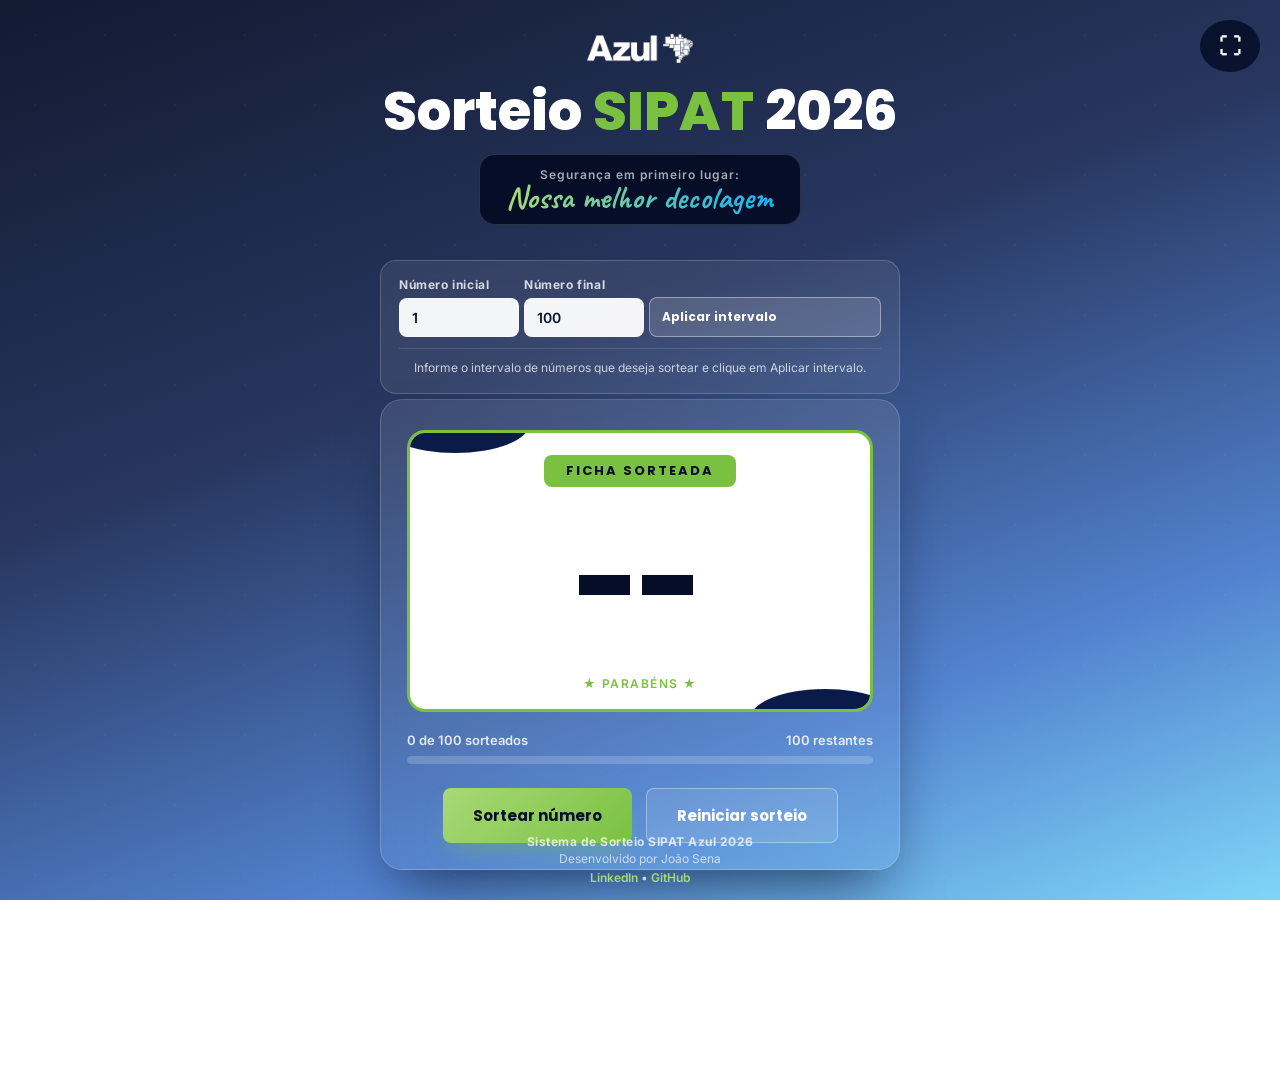
==== commit fb791fb2: "Atualizar o index.html Remoção da pasta IMG" ====
--- a/index.html
+++ b/index.html
@@ -4,7 +4,7 @@
 <head>
     <meta charset="UTF-8">
     <meta name="viewport" content="width=device-width, initial-scale=1.0">
-    <link rel="icon" type="image/png" href="img/Favicon.png">
+    <link rel="icon" type="image/png" href="Favicon.png">
     <link rel="preconnect" href="https://fonts.googleapis.com">
     <link rel="preconnect" href="https://fonts.gstatic.com" crossorigin>
     <link
@@ -24,7 +24,7 @@
         <!-- ===== Cabeçalho: logo, título e slogan da campanha ===== -->
         <header>
             <div class="logo-marca">
-                <img class="logo-azul" src="img/Logo_Azul.png" alt="Logo da Azul">
+                <img class="logo-azul" src="Logo_Azul.png" alt="Logo da Azul">
             </div>
 
             <h1>Sorteio <em>SIPAT</em> 2026</h1>
